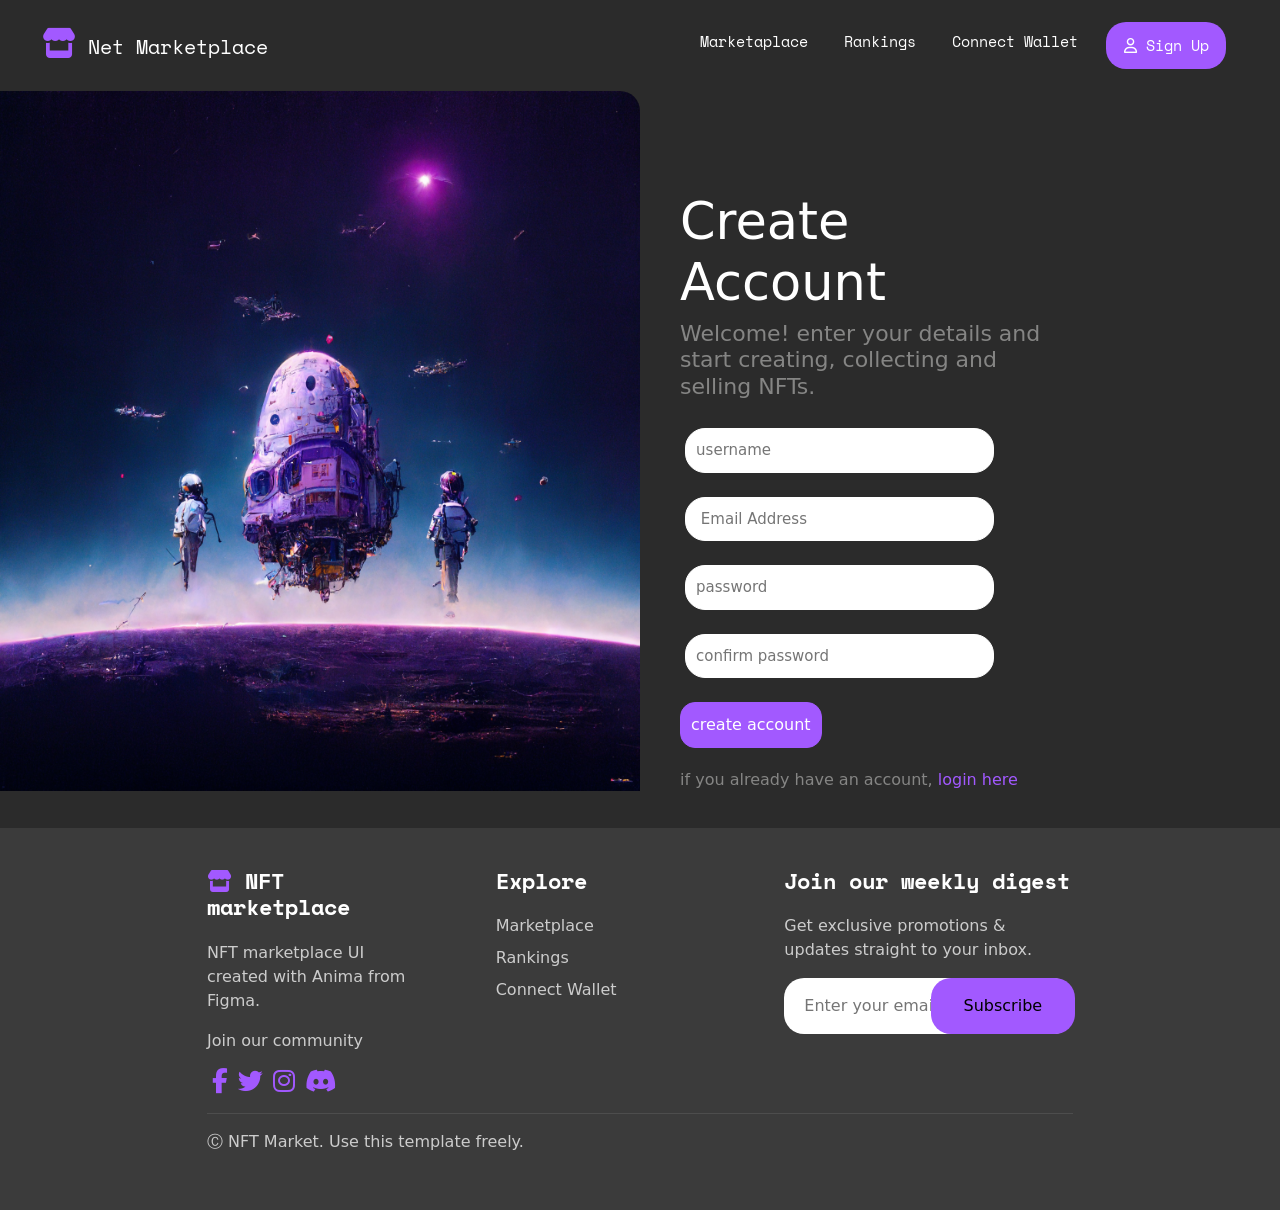
==== sign.html @ 849faaeb "Initial commit" ====
<!DOCTYPE html>
<html lang="en">
<head>
    <meta charset="UTF-8">
    <meta name="viewport" content="width=device-width, initial-scale=1.0">
    <title>SIGN UP</title>
    <link rel="stylesheet" href="https://cdnjs.cloudflare.com/ajax/libs/font-awesome/6.7.2/css/all.min.css"/>
    <link rel="stylesheet" href="css/bootstrap.min.css">
    <link rel="preconnect" href="https://fonts.googleapis.com">
  <link rel="preconnect" href="https://fonts.gstatic.com" crossorigin>
  <link href="https://fonts.googleapis.com/css2?family=Space+Mono:ital,wght@0,400;0,700;1,400;1,700&family=Work+Sans:ital,wght@0,100..900;1,100..900&display=swap" rel="stylesheet">
    <link rel="stylesheet" href="css/style.css">
    <link rel="stylesheet" href="css/sign.css">
</head>
<body>
    <nav class="navbar navbar-expand-lg  ">
        <div class="container-fluid text-capitalize">
          <a class="navbar-brand" href="index.html"><i class="fa-solid fa-store"></i> <span>net marketplace</span></a>
          <button class="navbar-toggler" type="button" data-bs-toggle="collapse" data-bs-target="#navbarSupportedContent" aria-controls="navbarSupportedContent" aria-expanded="false" aria-label="Toggle navigation">
            <span class="navbar-toggler-icon"></span>
          </button>
          <div class="collapse navbar-collapse" id="navbarSupportedContent">
            <ul class="navbar-nav ms-auto mb-2 mb-lg-0">
              <li class="nav-item">
                <a class="nav-link" href="marketaplace.html">marketaplace</a>
              </li>
              <li class="nav-item">
                <a class="nav-link" href="rankings.html">rankings</a>
              </li>
              <li class="nav-item">
                <a class="nav-link" href="connect-w.html">connect wallet</a>
              </li>
              <li class="nav-item">
                <a class="nav-link special" href="sign.html"><i class="fa-regular fa-user"></i> sign up</a>
              </li>
          </div>
        </div>
      </nav>
      <div class="photo d-flex flex-sm-column flex-md-row flex-lg-row ">
        <img class="col-md-6 col-sm-12" src="./img/create-account.png" alt="">
        <div class="sec1 col-md-4 col-sm-12 ">
          <h1 class="text-capitalize">create account </h1>
          <h5>Welcome! enter your details and start creating, collecting and selling NFTs.</h5>
          <div class="sec2">
            <label for="username"></label>
            <input type="text" id="username " placeholder="username">
            <br>
            <br>
            <label for="email"></label>
            <input type="email" id="email" placeholder=" Email Address" >
            <br>
            <br>
            <label for="password"></label>
            <input type="password" id="password " placeholder="password">
            <br>
            <br>
            <label for="confirm password"></label>
            <input type="password" id="confirm password " placeholder="confirm password">
            <br>
            <br>
            <button>create account</button>
            <p>if you already have an account, <a href="login.html">login here</a></p>
          </div>
        </div>
      </div>
    <footer>
        <div class="container">
          <div class="foot-cont d-flex flex-lg-row justify-content-between align-items-start flex-wrap">
            <div class="nft col-lg-3">
              <h5><i class="fa-solid fa-store"></i> NFT marketplace </h5>
              <p>NFT marketplace UI created with Anima from Figma.</p>
              <p>Join our community</p>
              <div class="socials">
                <a href="#"><i class="fa-brands fa-facebook-f"></i></a>
                <a href="#"><i class="fa-brands fa-twitter"></i></a>
                <a href="#"><i class="fa-brands fa-instagram"></i></a>
                <a href="#"><i class="fa-brands fa-discord"></i></a>
              </div>
            </div>
      
            <div class="explore col-lg-3">
              <h5>Explore</h5>
              <ul class="list-unstyled">
                <li class="my-2"><a href="#">Marketplace</a></li>
                <li class="my-2"><a href="#">Rankings</a></li>
                <li class="my-2"><a href="#">Connect Wallet</a></li>
              </ul>
            </div>
      
            <div class="join col-lg-4">
              <h5>Join our weekly digest</h5>
              <p>Get exclusive promotions & updates straight to your inbox.</p>
              <form action="">
                <input type="email" placeholder="Enter your email" required>
                <button class="secondary-b " type="submit">Subscribe</button>
              </form>
            </div>
          </div>
          <hr>
          <p>Ⓒ NFT Market. Use this template freely.</p>
        </div>
      </footer>
      <script src="js/bootstrap.bundle.min.js"></script>
</body>
</html>
---- css/style.css ----
:root{
    --main-font: "Space Mono", monospace;
    --font-2: "Work Sans", sans-serif;
    --background-color: #2B2B2B;
    --box-color: #3B3B3B;
    --text-gray: #858584;
    --text-white: #FFFFFF;
    --purple-color: #A259FF;
}
body{
    background-color: var(--background-color);
    margin: 0;
    padding: 0;
}
body button{
    border: none;
    background-color: transparent;
}
ul{
    list-style: none;
}
a{
    text-decoration: none;
}
h1{
    font-size: 67px;
}
h2{
    font-size: 51px;
}
h3{
    font-size: 38px;
}
h4{
    font-size: 28px;
}
h5{
    font-size: 22px;
}
.navbar{
    padding: 10px 30px 10px 30px ;
    font-family: var(--main-font);
}
.navbar .navbar-brand i{
    font-size: 30px;;
    color: var(--purple-color);
}
.navbar .navbar-brand{
    color: var(--text-white);
}
.navbar-toggler{
    color: var(--text-white);
    border-color: white;
    background-color: white;
}
.navbar ul{
    padding: 2px;
    align-content: center;
}
.navbar ul li a{
    margin: 10px;
    color: var(--text-white);
    border-radius: 10px;
    padding-left: 10px;
    font-size: 15px;
}
.navbar ul li a:hover{
    color :var(--purple-color)
}
.navbar ul li .special{
    padding: 12px 40px 12px 40px;
    width: 120px;
    border-radius: 20px;
    color: white;
    background-color: var(--purple-color);
    text-align: center;
    transition: 0.3s;
}
.navbar ul li .special:hover{
    color: var(--text-white);
    background: linear-gradient(135deg, #A259FF, #FF6250);
    width: 150px;
}
@media (max-width: 768px){
    .navbar{
        padding: 10px 0px 10px 0px ;
    }
    .navbar ul li .special{
        width: 97%;
    }
    .navbar ul li .special:hover{
        width: 97%;
    }
}

/* Footer */

footer{
    background-color: var(--box-color);
    padding: 40px 195px 40px 195px ;

}
footer h5{
    color: var(--text-white);
    font-family: var(--main-font);
    font-weight: 700;
    margin-bottom: 20px;

}
footer h5 i {
    color: var(--purple-color);

}
footer p{
    color: #cccccc;
}
footer .nft a i{
    color: var(--purple-color);
    font-size: 25px;
    margin-left: 5px;
}
footer .explore ul li a{
    color: #cccccc;
}
footer .join form{
    position: relative;
}
footer .join input{
    width: 100%;
    position: relative;
    padding: 16px 0px 16px 20px;
    border-radius: 20px;
    border: none;
    color: black;
}
footer .join button{
    position: absolute;
    right: -2px;
    top: 0px;
    background-color: var(--purple-color);
    height: 100%;
    border-radius: 20px;
    width: 50%;
    transition: 0.5s;
}
footer .join button:hover{
    background: linear-gradient(135deg, #A259FF, #FF6250);
    width: 55%;
}
hr{
    background-color: var(--text-gray);
    height: 1px;
    border: none;
}
@media (max-width: 900px){
    footer{
        padding: 20px 20px 20px 20px ;
    }
    footer .foot-cont{
        display: flex;
        flex-direction: column;
    }
}
---- css/sign.css ----
:root {
  --main-font: "Space Mono", monospace;
  --font-2: "Work Sans", sans-serif;
  --background-color: #2b2b2b;
  --box-color: #3b3b3b;
  --text-gray: #858584;
  --text-white: #ffffff;
  --purple-color: #a259ff;
}
body {
  background-color: var(--background-color);
  margin: 0;
  padding: 0;
}
.photo img {
  height: 700px;
  border-top-right-radius: 20px;
}

.sec1 {
  padding: 100px 0px 0px 40px;
}
.sec1 h1 {
  color: #fff;
  font-size: 51px;
}
.sec1 h5 {
  color: var(--text-gray);
  font-size: 22px;
  padding-bottom: 20px;
}
.sec2 {
  height: 400px;
}
.sec2 input {
  border: 1px solid #fff;
  border-radius: 20px;
  font-size: 15px;
  padding: 10px;
  width: 80%;
}
.sec2 button {
  border: 1px solid #a259ff;
  background-color: #a259ff;
  border-radius: 15px;
  padding: 10px;
  color: #fff;
}
@media (max-width: 700px) {
  .photo {
    display: flex;
    flex-direction: column;
  }
  .photo img {
    height: 400px;
    width: 100%;
  }
  .sec1 {
    text-align: center;
    padding: 0;
  }
  .sec2 {
    text-align: center;
  }
  input {
    width: 100%;
  }
}
.sec2 p {
  color: var(--text-gray);
  margin-top: 20px;

}
.sec2 p a {
  color: var(--purple-color);
}
.sec2 p a:hover{
  text-decoration: underline;
}
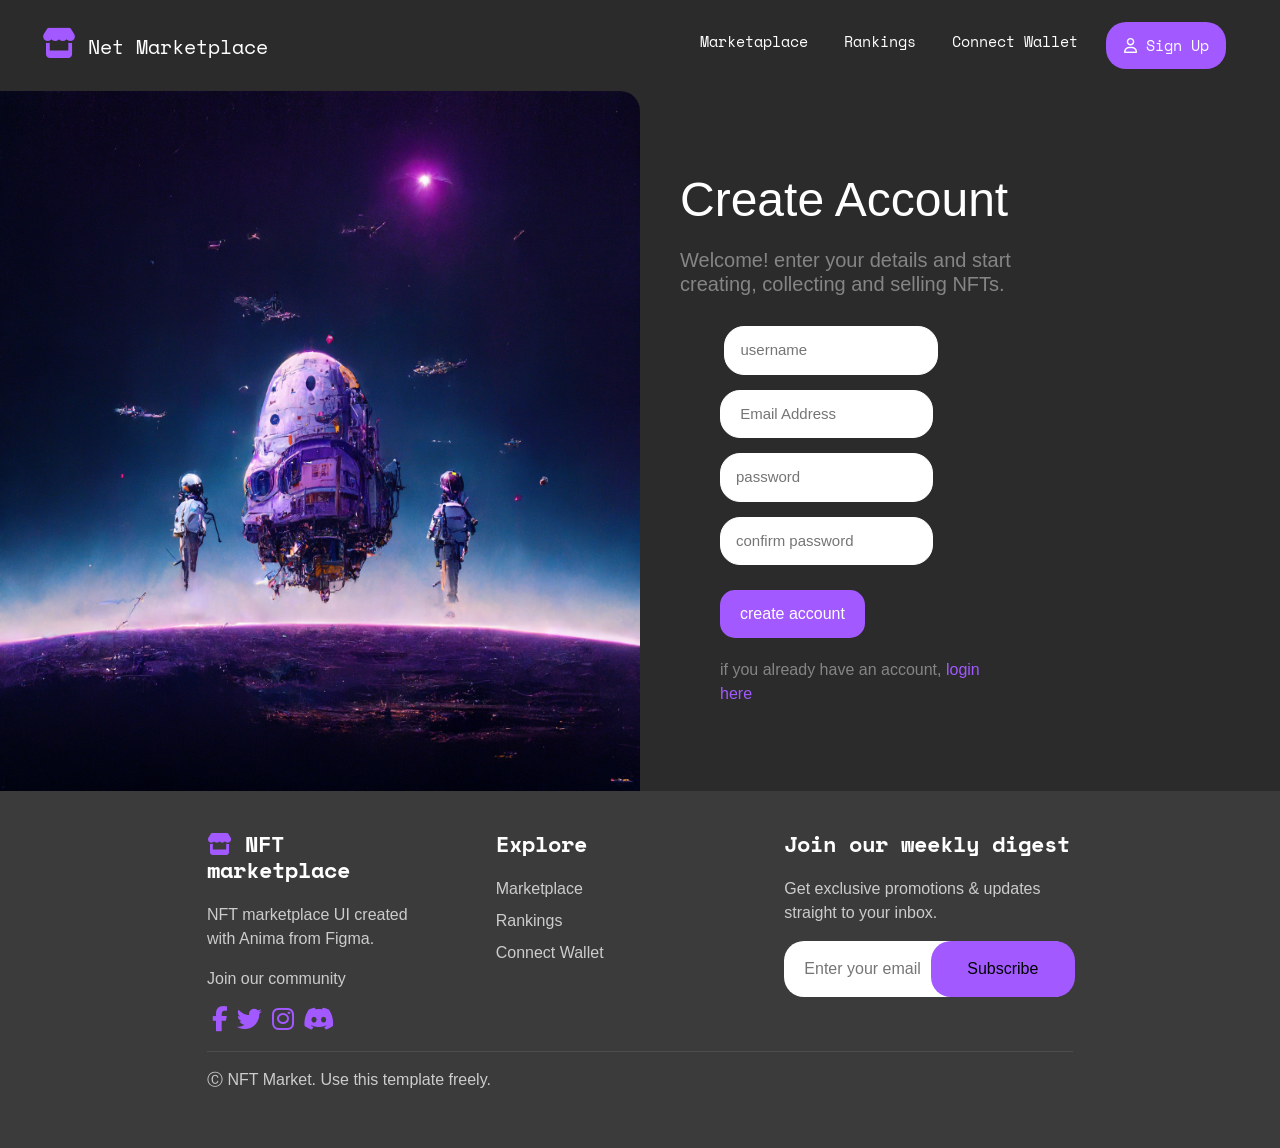
==== commit de908c16: "sign js done" ====
--- a/sign.html
+++ b/sign.html
@@ -43,23 +43,25 @@
           <h5>Welcome! enter your details and start creating, collecting and selling NFTs.</h5>
           <div class="sec2">
             <label for="username"></label>
-            <input type="text" id="username " placeholder="username">
-            <br>
-            <br>
+            <input type="text" id="username" placeholder="username">
+            <p id="username-error" class="text-danger">Username can only contain letters and numbers.</p>
+            
             <label for="email"></label>
             <input type="email" id="email" placeholder=" Email Address" >
+            <p id="email-error" class="text-danger">Please enter a valid email address.</p>
+            
+            <label for="password"></label>
+            <input type="password" id="password" placeholder="password">
+            <p id="password-error" class="text-danger">Password must be at least 8 characters long and include a number.</p>
+            
+            <label for="confirm password"></label>
+            <input type="password" id="confirm-password" placeholder="confirm password">
+            <p id="confirm-password-error" class="text-danger">Passwords do not match.</p>
             <br>
-            <br>
-            <label for="password"></label>
-            <input type="password" id="password " placeholder="password">
-            <br>
-            <br>
-            <label for="confirm password"></label>
-            <input type="password" id="confirm password " placeholder="confirm password">
-            <br>
-            <br>
-            <button>create account</button>
-            <p>if you already have an account, <a href="login.html">login here</a></p>
+            <p id="general-error" class="text-danger">Please fill in all fields.</p>
+            <p id="success-message" class="text-success">Account created successfully!</p>
+            <button id="sign-btn">create account</button>
+            <p class="login-message">if you already have an account, <a href="login.html">login here</a></p>
           </div>
         </div>
       </div>
@@ -101,5 +103,6 @@
         </div>
       </footer>
       <script src="js/bootstrap.bundle.min.js"></script>
+      <script src="js/sign.js"></script>
 </body>
 </html>
--- a/css/sign.css
+++ b/css/sign.css
@@ -7,73 +7,117 @@
   --text-white: #ffffff;
   --purple-color: #a259ff;
 }
+
+/* Reset */
+*{
+  margin:0;
+  padding:0;
+  box-sizing:border-box;
+}
+
 body {
   background-color: var(--background-color);
-  margin: 0;
-  padding: 0;
+  font-family: var(--font-2);
 }
+
+/* Image */
 .photo img {
   height: 700px;
   border-top-right-radius: 20px;
 }
 
+/* Section 1 */
 .sec1 {
-  padding: 100px 0px 0px 40px;
+  padding: 80px 40px 40px;
 }
+
 .sec1 h1 {
-  color: #fff;
-  font-size: 51px;
+  color: var(--text-white);
+  font-size: 48px;
+  margin-bottom: 20px;
 }
+
 .sec1 h5 {
   color: var(--text-gray);
-  font-size: 22px;
-  padding-bottom: 20px;
+  font-size: 20px;
+  margin-bottom: 30px;
 }
+
+/* Section 2 */
 .sec2 {
-  height: 400px;
+  padding: 0 40px;
 }
+
 .sec2 input {
   border: 1px solid #fff;
   border-radius: 20px;
   font-size: 15px;
-  padding: 10px;
+  padding: 12px 15px;
   width: 80%;
+  margin-bottom: 15px;
 }
+
 .sec2 button {
-  border: 1px solid #a259ff;
-  background-color: #a259ff;
+  border: none;
+  background-color: var(--purple-color);
   border-radius: 15px;
-  padding: 10px;
+  padding: 12px 20px;
   color: #fff;
+  cursor: pointer;
+  margin-top: 10px;
 }
+
+.sec2 .login-message {
+  color: var(--text-gray);
+  margin-top: 20px;
+}
+
+.sec2 .login-message a {
+  color: var(--purple-color);
+}
+
+.sec2 .login-message a:hover{
+  text-decoration: underline;
+}
+
+/* Error */
+.text-danger {
+  color: red;
+  font-size: 14px;
+  display: none;
+}
+.text-success {
+  color: green;
+  font-size: 14px;
+  margin-top: 5px;
+  display: none;
+}
+
+/* Responsive */
 @media (max-width: 700px) {
+
   .photo {
     display: flex;
     flex-direction: column;
   }
+
   .photo img {
     height: 400px;
     width: 100%;
   }
+
   .sec1 {
     text-align: center;
-    padding: 0;
+    padding: 40px 20px;
   }
+
   .sec2 {
     text-align: center;
+    padding: 0 20px;
   }
-  input {
+
+  .sec2 input {
     width: 100%;
   }
-}
-.sec2 p {
-  color: var(--text-gray);
-  margin-top: 20px;
 
-}
-.sec2 p a {
-  color: var(--purple-color);
-}
-.sec2 p a:hover{
-  text-decoration: underline;
 }
